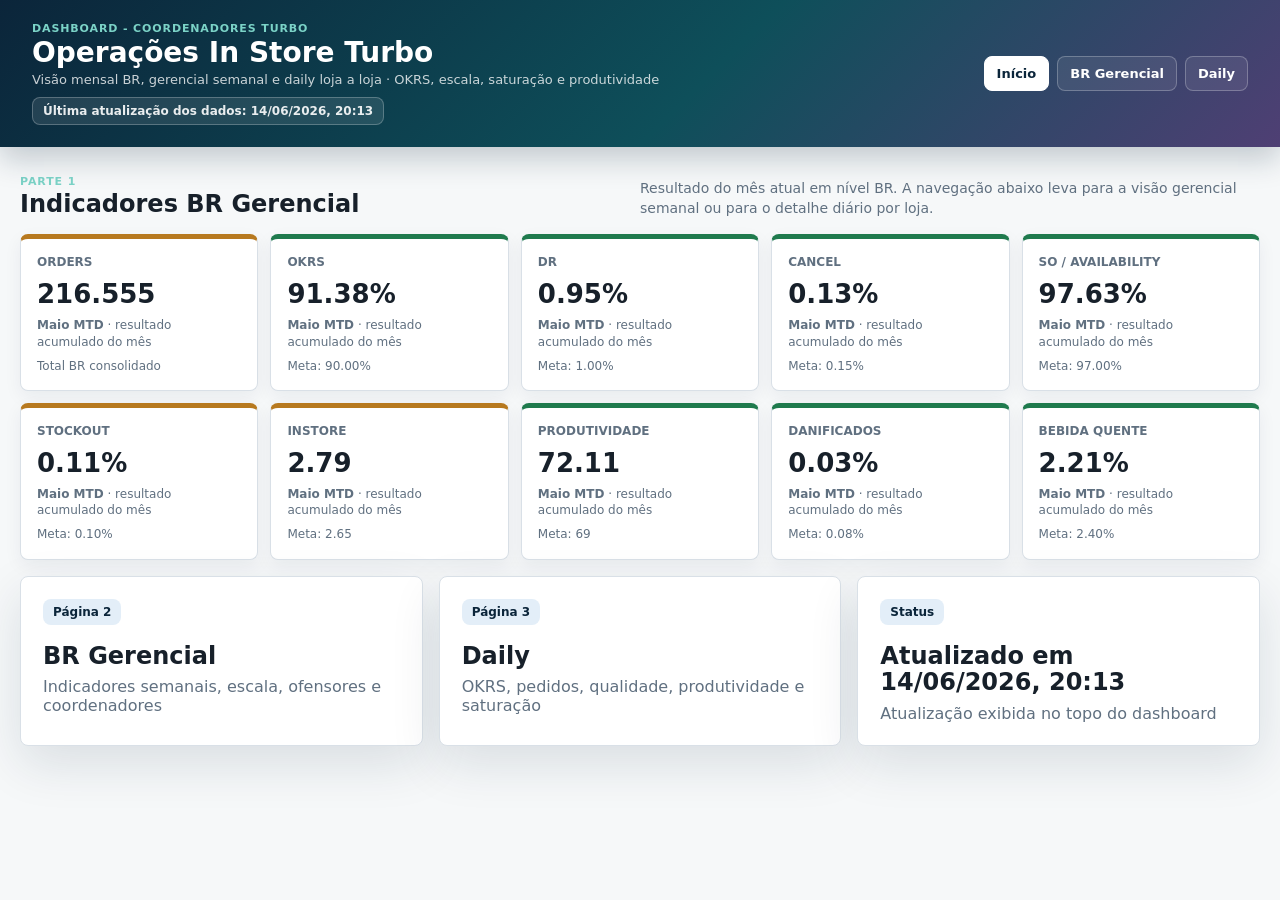
==== dashboard/index.html @ 2f366b41 "Add D-1 BR connectivity table" ====
<!doctype html>
<html lang="pt-BR">
  <head>
    <meta charset="utf-8" />
    <meta name="viewport" content="width=device-width, initial-scale=1" />
    <title>Operações In Store Turbo - 27/04/2026</title>
    <link rel="stylesheet" href="./styles.css" />
  </head>
  <body>
    <header class="topbar">
      <div>
        <p class="eyebrow">Dashboard - Coordenadores Turbo</p>
        <h1>Operações In Store Turbo</h1>
        <p class="meta">Visão mensal BR, gerencial semanal e daily loja a loja · OKRS, escala, saturação e produtividade</p>
        <p class="update-stamp" id="data-updated-at">Última atualização dos dados: carregando...</p>
      </div>
      <nav class="tabs" aria-label="Seções do dashboard">
        <a href="#home">Início</a>
        <a href="#br">BR Gerencial</a>
        <a href="#daily">Daily</a>
      </nav>
    </header>

    <main>
      <section id="home" class="section home-section">
        <div class="section-title">
          <div>
            <p class="eyebrow">Parte 1</p>
            <h2>Indicadores BR Gerencial</h2>
          </div>
          <p class="section-note">Resultado do mês atual em nível BR. A navegação abaixo leva para a visão gerencial semanal ou para o detalhe diário por loja.</p>
        </div>
        <div class="kpi-grid dense" id="month-kpis"></div>
        <div class="home-grid">
          <a class="home-card" href="#br">
            <span>Página 2</span>
            <strong>BR Gerencial</strong>
            <em>Indicadores semanais, escala, ofensores e coordenadores</em>
          </a>
          <a class="home-card" href="#daily">
            <span>Página 3</span>
            <strong>Daily</strong>
            <em>OKRS, pedidos, qualidade, produtividade e saturação</em>
          </a>
          <div class="home-card home-card-static">
            <span>Status</span>
            <strong id="home-update-card">Dados carregados</strong>
            <em>Atualização exibida no topo do dashboard</em>
          </div>
        </div>
      </section>

      <section id="br" class="section">
        <div class="section-title">
          <div>
            <p class="eyebrow">Parte 1</p>
            <h2>Indicadores BR Gerencial</h2>
          </div>
          <p class="section-note">Visão mês vs última semana com foco em produtividade, qualidade, disponibilidade e ofensores.</p>
        </div>

        <div class="kpi-grid dense" id="br-kpis"></div>

        <article class="panel br-compare-panel">
          <div class="panel-head">
            <h3>Mês x Última Semana</h3>
            <span class="pill">BR</span>
          </div>
          <p class="chart-note">Comparação entre Abril MTD e última semana fechada, com delta absoluto e direção operacional.</p>
          <div class="table-wrap compare-table-wrap">
            <table id="br-compare-table" class="compare-table"></table>
          </div>
        </article>

        <article class="panel weekly-instore-panel">
          <div class="panel-head">
            <h3>InStore - últimas 4 semanas</h3>
            <span class="pill">Assign + Picking + Packing</span>
          </div>
          <p class="chart-note">Barras empilhadas mostram a composição do InStore. As linhas mostram produtividade e lojas dentro da meta de InStore ≤ 2.57.</p>
          <div class="chart-shell weekly-instore-shell">
            <canvas id="weekly-instore-chart" height="560"></canvas>
          </div>
          <div class="table-wrap">
            <table id="weekly-instore-table" class="compact-table"></table>
          </div>
        </article>

        <article class="panel insight-panel">
          <div class="panel-head">
            <h3>Principais insights</h3>
            <span class="pill danger">Atenção</span>
          </div>
          <ul id="br-insights" class="insight-list"></ul>
        </article>

        <article class="panel">
          <div class="panel-head">
            <h3>Prioridades de lojas ofensoras</h3>
            <span class="pill">Mês + semana + escala</span>
          </div>
          <div class="table-wrap">
            <table id="offenders-table"></table>
          </div>
        </article>
      </section>

      <section id="daily" class="section">
        <div class="section-title">
          <div>
            <p class="eyebrow">Daily</p>
            <h2>Daily</h2>
          </div>
          <p class="section-note">Painel por loja com resultado do dia anterior, detalhes operacionais e leitura de saturação quando disponível.</p>
        </div>

        <article class="panel">
          <div class="panel-head">
            <h3>Resultado D-1 BR</h3>
            <span class="pill" id="daily-br-date-pill">D-1</span>
          </div>
          <div class="kpi-grid dense" id="daily-br-kpis"></div>
          <div class="table-wrap">
            <table id="daily-br-connectivity-table" class="compact-table"></table>
          </div>
        </article>

        <article class="panel">
          <div class="panel-head">
            <h3>Resumo D-1 por loja</h3>
            <span class="pill" id="daily-date-pill">D-1</span>
          </div>
          <div class="daily-controls">
            <label for="daily-store-select">Loja</label>
            <select id="daily-store-select"></select>
          </div>
          <div class="kpi-grid dense" id="daily-kpis"></div>
          <div id="daily-store-detail" class="daily-detail"></div>
        </article>

        <article class="panel">
          <div class="panel-head">
            <h3>Tempos por picker</h3>
            <span class="pill danger">Ofensores da loja</span>
          </div>
          <div class="table-wrap">
            <table id="daily-picker-table" class="compact-table"></table>
          </div>
        </article>

        <article class="panel">
          <div class="panel-head">
            <h3>Saturação da semana</h3>
            <span class="pill">Loja selecionada</span>
          </div>
          <div class="table-wrap">
            <table id="daily-saturation-table" class="compact-table"></table>
          </div>
        </article>

        <article class="panel">
          <div class="panel-head">
            <h3>Escala da loja por dia e hora</h3>
            <span class="pill">Última semana</span>
          </div>
          <div class="matrix-legend">
            <span><i class="heat bad"></i> Delta negativo</span>
            <span><i class="heat ok"></i> Cobertura neutra</span>
            <span><i class="heat good"></i> Sobra de cobertura</span>
          </div>
          <div class="table-wrap matrix-wrap">
            <table id="daily-store-scale-table" class="matrix-table store-matrix"></table>
          </div>
        </article>

        <article class="panel">
          <div class="panel-head">
            <h3>Ranking de atenção D-1</h3>
            <span class="pill danger">Todas as lojas</span>
          </div>
          <div class="table-wrap">
            <table id="daily-table" class="compact-table"></table>
          </div>
        </article>
      </section>

      <section id="escala" class="section">
        <div class="section-title">
          <div>
            <p class="eyebrow">Parte 1.2</p>
            <h2>Pickers, forecast e escala</h2>
          </div>
          <p class="section-note">A visão usa a fórmula customizada de pickers necessários, considerando tempo em loja, orders por hora e apoio de recebimento.</p>
        </div>

        <article class="panel gap-panel">
            <div class="panel-head">
              <h3>Gap gerencial por loja</h3>
              <span class="pill warning">Todas as lojas</span>
            </div>
            <div class="chart-shell extra-tall">
              <canvas id="pickerGapChart" height="720"></canvas>
            </div>
            <div class="table-wrap">
              <table id="picker-gap-table" class="compact-table"></table>
            </div>
        </article>

        <article class="panel">
          <div class="panel-head">
            <h3>Sugestão de ajuste de HC</h3>
            <span class="pill warning">HC Preview + Delta BR</span>
          </div>
          <p class="chart-note">Need HC considera escala operacional por dia: madrugada, AM, PM e intermediários para picos, jornada 7h20, 6x1, sábado com time completo, dias úteis com 20% de folga e domingo com 30% do time em folga. Helppi entra só como cobertura pontual de pico, limitado a 3 por dia e 6 por semana por loja.</p>
          <div class="kpi-grid dense hc-summary" id="hc-adjust-summary"></div>
          <div class="table-wrap">
            <table id="hc-adjust-table" class="compact-table"></table>
          </div>
          <div class="table-wrap slim">
            <table id="hc-transfer-table" class="compact-table"></table>
          </div>
        </article>

        <article class="panel">
          <div class="panel-head">
            <h3>Sugestão de escala - lojas ofensoras</h3>
            <span class="pill danger">Top 5 InStore</span>
          </div>
          <p class="chart-note">Sugestão por dia e turno para as 5 lojas mais ofensoras em InStore. Jornada usada: 7h20. Domingo considera 30% do time em folga.</p>
          <div class="table-wrap">
            <table id="offender-schedule-table" class="compact-table"></table>
          </div>
        </article>

        <article class="panel">
          <div class="panel-head">
            <h3>Modelo BR por dia e hora</h3>
            <span class="pill">Última semana</span>
          </div>
          <div class="matrix-legend">
            <span><i class="heat bad"></i> Delta negativo</span>
            <span><i class="heat ok"></i> Cobertura neutra</span>
            <span><i class="heat good"></i> Sobra de cobertura</span>
          </div>
          <div class="table-wrap matrix-wrap">
            <table id="hourly-matrix" class="matrix-table"></table>
          </div>
        </article>

        <article class="panel">
          <div class="panel-head">
            <h3>Pickers conectados por dia</h3>
            <span class="pill">Dia todo</span>
          </div>
          <p class="chart-note">Leitura BR consolidada da última semana. Como a base vem por loja e hora, o total representa a soma de pickers conectados em todas as horas do dia.</p>
          <div class="table-wrap">
            <table id="connected-by-day-table" class="compact-table"></table>
          </div>
        </article>

        <article class="panel">
          <div class="panel-head">
            <h3>Escala por loja ofensora em InStore</h3>
            <span class="pill danger">Fora do InStore</span>
          </div>
          <div class="table-wrap">
            <table id="scale-priority-table" class="matrix-table store-matrix"></table>
          </div>
        </article>
      </section>

      <section id="coords" class="section">
        <div class="section-title">
          <div>
            <p class="eyebrow">Parte 2</p>
            <h2>Visão por coordenadores</h2>
          </div>
          <p class="section-note">Indicadores mês e última semana, leitura semana x semana, escala/headcount e sugestões práticas.</p>
        </div>

        <div id="coord-grid" class="coord-grid"></div>
      </section>
    </main>

    <script src="./scale_data.js"></script>
    <script src="./okrs_data.js"></script>
    <script src="./hc_gap_data.js"></script>
    <script src="./daily_data.js"></script>
    <script src="./weekly_instore_data.js"></script>
    <script src="./app.js"></script>
  </body>
</html>
---- dashboard/styles.css ----
:root {
  --ink: #17202a;
  --muted: #607080;
  --line: #d9e0e7;
  --paper: #f6f8f9;
  --panel: #ffffff;
  --navy: #0b253a;
  --teal: #006d77;
  --green: #1f7a4d;
  --green-soft: #dcefe5;
  --amber: #b7791f;
  --amber-soft: #fff1c7;
  --red: #b42318;
  --red-soft: #fce1dc;
  --blue-soft: #e3eef8;
  --violet: #6b4fa3;
  --shadow: 0 18px 50px rgba(18, 38, 63, 0.12);
  font-family: Inter, ui-sans-serif, system-ui, -apple-system, BlinkMacSystemFont, "Segoe UI", sans-serif;
}

* {
  box-sizing: border-box;
}

html {
  scroll-behavior: smooth;
}

body {
  margin: 0;
  color: var(--ink);
  background: var(--paper);
}

.topbar {
  position: sticky;
  top: 0;
  z-index: 10;
  display: flex;
  justify-content: space-between;
  gap: 28px;
  align-items: center;
  padding: 22px 32px;
  color: #fff;
  background: linear-gradient(135deg, #0b253a 0%, #0e4f5a 55%, #4f3f74 100%);
  box-shadow: 0 12px 28px rgba(11, 37, 58, 0.22);
}

.topbar h1 {
  margin: 3px 0 5px;
  font-size: 28px;
  line-height: 1.05;
  letter-spacing: 0;
}

.eyebrow {
  margin: 0;
  color: #7bd3c7;
  font-size: 11px;
  font-weight: 800;
  letter-spacing: 0.08em;
  text-transform: uppercase;
}

.meta {
  margin: 0;
  color: rgba(255, 255, 255, 0.78);
  font-size: 13px;
}

.update-stamp {
  display: inline-flex;
  margin: 10px 0 0;
  padding: 6px 10px;
  border: 1px solid rgba(255, 255, 255, 0.24);
  border-radius: 8px;
  color: rgba(255, 255, 255, 0.9);
  background: rgba(255, 255, 255, 0.1);
  font-size: 12px;
  font-weight: 800;
}

.tabs {
  display: flex;
  gap: 8px;
  flex-wrap: wrap;
  justify-content: flex-end;
}

.tabs a {
  color: #fff;
  text-decoration: none;
  border: 1px solid rgba(255, 255, 255, 0.25);
  padding: 9px 12px;
  border-radius: 8px;
  font-weight: 700;
  font-size: 13px;
  background: rgba(255, 255, 255, 0.08);
}

.tabs a.active {
  color: var(--navy);
  background: #fff;
  border-color: #fff;
}

main {
  width: min(1440px, calc(100% - 40px));
  margin: 28px auto 64px;
}

.section {
  margin-bottom: 36px;
}

body[data-page="home"] main > .section:not(#home),
body[data-page="gerencial"] #home,
body[data-page="gerencial"] #daily,
body[data-page="daily"] #home,
body[data-page="daily"] #br,
body[data-page="daily"] #escala,
body[data-page="daily"] #coords {
  display: none;
}

.home-grid {
  display: grid;
  grid-template-columns: repeat(3, minmax(0, 1fr));
  gap: 16px;
}

.home-card {
  display: block;
  min-height: 145px;
  padding: 22px;
  color: var(--ink);
  text-decoration: none;
  border: 1px solid var(--line);
  border-radius: 8px;
  background: var(--panel);
  box-shadow: var(--shadow);
}

.home-card span {
  display: inline-flex;
  margin-bottom: 18px;
  padding: 6px 10px;
  border-radius: 8px;
  color: var(--navy);
  background: var(--blue-soft);
  font-size: 12px;
  font-weight: 900;
}

.home-card strong {
  display: block;
  font-size: 24px;
  line-height: 1.12;
}

.home-card em {
  display: block;
  margin-top: 8px;
  color: var(--muted);
  font-style: normal;
}

.home-card-static {
  cursor: default;
}

.section-title {
  display: flex;
  align-items: end;
  justify-content: space-between;
  gap: 20px;
  margin-bottom: 16px;
}

.section-title h2 {
  margin: 2px 0 0;
  font-size: 24px;
  letter-spacing: 0;
}

.section-note {
  max-width: 620px;
  margin: 0;
  color: var(--muted);
  font-size: 14px;
  line-height: 1.45;
}

.store-link {
  color: var(--navy);
  text-decoration: underline;
  text-decoration-thickness: 2px;
  text-underline-offset: 3px;
}

.daily-controls {
  display: flex;
  align-items: center;
  gap: 10px;
  margin: 0 0 16px;
}

.daily-controls label {
  color: var(--muted);
  font-size: 12px;
  font-weight: 900;
  text-transform: uppercase;
}

.daily-controls select {
  min-width: 280px;
  padding: 10px 12px;
  border: 1px solid var(--line);
  border-radius: 8px;
  color: var(--ink);
  background: #fff;
  font: inherit;
  font-weight: 800;
}

.daily-detail {
  margin-top: 16px;
}

.detail-band {
  display: grid;
  grid-template-columns: 0.7fr 1.3fr 1.3fr;
  gap: 12px;
}

.detail-band div {
  padding: 14px;
  border: 1px solid var(--line);
  border-radius: 8px;
  background: #f7fafb;
}

.detail-band span {
  display: block;
  margin-bottom: 6px;
  color: var(--muted);
  font-size: 11px;
  font-weight: 900;
  text-transform: uppercase;
}

.detail-band strong {
  display: block;
  line-height: 1.35;
}

.detail-band small,
.ops-grid small {
  display: block;
  margin-top: 4px;
  color: var(--muted);
  font-size: 12px;
  font-weight: 700;
  line-height: 1.3;
}

.ops-grid {
  display: grid;
  grid-template-columns: repeat(7, minmax(0, 1fr));
  gap: 10px;
  margin-top: 12px;
}

.ops-grid div {
  padding: 12px;
  border: 1px solid var(--line);
  border-radius: 8px;
  background: #fff;
}

.ops-grid span {
  display: block;
  margin-bottom: 6px;
  color: var(--muted);
  font-size: 11px;
  font-weight: 900;
  text-transform: uppercase;
}

.ops-grid strong {
  display: block;
  color: var(--ink);
  font-size: 18px;
  line-height: 1.25;
}

.kpi-grid {
  display: grid;
  grid-template-columns: repeat(6, minmax(0, 1fr));
  gap: 12px;
  margin-bottom: 16px;
}

.kpi-grid.dense {
  grid-template-columns: repeat(5, minmax(0, 1fr));
}

.kpi {
  min-height: 124px;
  padding: 16px;
  border-radius: 8px;
  background: var(--panel);
  border: 1px solid var(--line);
  box-shadow: 0 6px 18px rgba(18, 38, 63, 0.06);
}

.kpi.green {
  border-top: 5px solid var(--green);
}

.kpi.amber {
  border-top: 5px solid var(--amber);
}

.kpi.red {
  border-top: 5px solid var(--red);
}

.kpi .label {
  margin: 0 0 10px;
  color: var(--muted);
  font-size: 12px;
  font-weight: 800;
  text-transform: uppercase;
}

.kpi .value {
  margin: 0;
  font-size: 26px;
  font-weight: 900;
  letter-spacing: 0;
}

.kpi .sub {
  margin: 8px 0 0;
  color: var(--muted);
  font-size: 12px;
  line-height: 1.35;
}

.layout-2 {
  display: grid;
  grid-template-columns: minmax(0, 1.25fr) minmax(360px, 0.75fr);
  gap: 16px;
  margin-bottom: 16px;
}

.panel {
  background: var(--panel);
  border: 1px solid var(--line);
  border-radius: 8px;
  padding: 18px;
  box-shadow: var(--shadow);
}

.panel-head {
  display: flex;
  justify-content: space-between;
  align-items: center;
  gap: 12px;
  margin-bottom: 14px;
}

.panel h3 {
  margin: 0;
  font-size: 16px;
}

.pill {
  display: inline-flex;
  align-items: center;
  justify-content: center;
  min-height: 26px;
  padding: 5px 9px;
  border-radius: 999px;
  background: var(--blue-soft);
  color: var(--navy);
  font-size: 12px;
  font-weight: 800;
  white-space: nowrap;
}

.pill.warning {
  background: var(--amber-soft);
  color: var(--amber);
}

.pill.danger {
  background: var(--red-soft);
  color: var(--red);
}

.chart-shell {
  position: relative;
  width: 100%;
  min-height: 260px;
}

.chart-shell.tall {
  min-height: 340px;
}

.chart-shell.extra-tall {
  min-height: 760px;
}

.chart-shell.compare-scroll {
  max-height: 430px;
  min-height: 390px;
  overflow-y: auto;
  padding-bottom: 8px;
}

.br-compare-panel {
  margin-bottom: 16px;
}

.weekly-instore-panel {
  margin-bottom: 16px;
}

.weekly-instore-shell {
  min-height: 560px;
  margin-bottom: 12px;
}

.compare-table-wrap {
  max-height: none;
}

.compare-table {
  min-width: 760px;
}

.compare-table td:nth-child(2),
.compare-table td:nth-child(3),
.compare-table td:nth-child(4) {
  font-weight: 900;
}

canvas {
  width: 100%;
  display: block;
}

.chart-note {
  margin: -4px 0 10px;
  color: var(--muted);
  font-size: 12px;
  line-height: 1.4;
}

.insight-list {
  display: grid;
  gap: 12px;
  padding: 0;
  margin: 0;
  list-style: none;
}

.insight-list li {
  padding: 12px;
  border-radius: 8px;
  background: #f7fafb;
  border-left: 5px solid var(--teal);
  color: #26323d;
  line-height: 1.45;
}

.formula-card {
  padding: 14px;
  border: 1px solid #d6e7e5;
  border-radius: 8px;
  background: #f2fbf9;
  margin-bottom: 12px;
}

.formula-card p {
  margin: 0 0 8px;
  line-height: 1.45;
}

.formula-card p:last-child {
  margin-bottom: 0;
}

.muted {
  color: var(--muted);
}

.matrix-legend {
  display: flex;
  gap: 16px;
  flex-wrap: wrap;
  margin: -4px 0 12px;
  color: var(--muted);
  font-size: 12px;
  font-weight: 800;
}

.heat {
  display: inline-block;
  width: 14px;
  height: 14px;
  margin-right: 5px;
  border-radius: 3px;
  vertical-align: -2px;
}

.heat.bad,
.heat-bad {
  background: #f7c7c2;
  color: #8f1b13;
  font-weight: 900;
}

.heat.ok,
.heat-ok {
  background: #fff1c7;
  color: #8a5b11;
  font-weight: 900;
}

.heat.good,
.heat-good {
  background: #dcefe5;
  color: #1f6f48;
  font-weight: 900;
}

.table-wrap {
  overflow: auto;
  max-height: 620px;
}

.table-wrap.slim {
  margin-bottom: 14px;
}

table {
  width: 100%;
  border-collapse: separate;
  border-spacing: 0;
  min-width: 900px;
  font-size: 13px;
}

th,
td {
  padding: 10px 11px;
  border-bottom: 1px solid var(--line);
  text-align: left;
  vertical-align: middle;
}

th {
  position: static;
  color: #fff;
  background: var(--navy);
  font-size: 12px;
  text-transform: uppercase;
}

.matrix-wrap {
  max-height: 680px;
  border: 1px solid var(--line);
  border-radius: 8px;
}

.gap-panel {
  margin-bottom: 16px;
}

.gap-panel .chart-shell {
  max-height: 680px;
  overflow-y: auto;
  border-bottom: 1px solid var(--line);
  margin-bottom: 14px;
}

.matrix-table {
  min-width: 1680px;
  font-size: 12px;
}

.matrix-table th {
  position: sticky;
  top: 0;
  text-align: center;
  z-index: 3;
}

.matrix-table td {
  padding: 7px 8px;
  text-align: center;
  white-space: nowrap;
}

.matrix-table th:first-child {
  position: sticky;
  left: 0;
  z-index: 4;
}

.matrix-table th:nth-child(2) {
  position: sticky;
  left: 150px;
  z-index: 4;
}

.matrix-table th:nth-child(3) {
  position: sticky;
  left: 280px;
  z-index: 4;
}

.matrix-table .day-cell,
.matrix-table .metric-cell,
.matrix-table .total-cell {
  position: sticky;
  z-index: 2;
  background: #fff;
}

.matrix-table .day-cell {
  left: 0;
  width: 150px;
  min-width: 150px;
  text-align: left;
  border-right: 1px solid var(--line);
}

.day-cell span {
  display: block;
  margin-top: 3px;
  color: var(--muted);
  font-size: 11px;
}

.metric-cell {
  left: 150px;
  width: 130px;
  min-width: 130px;
  text-align: left !important;
  font-weight: 800;
}

.total-cell {
  left: 280px;
  width: 98px;
  min-width: 98px;
  font-weight: 900;
  background: #f2f5f8 !important;
}

tr:hover td {
  background: #f9fbfc;
}

.status {
  display: inline-flex;
  align-items: center;
  min-height: 24px;
  padding: 4px 8px;
  border-radius: 999px;
  font-weight: 900;
  white-space: nowrap;
}

.status.green {
  background: var(--green-soft);
  color: var(--green);
}

.status.amber {
  background: var(--amber-soft);
  color: var(--amber);
}

.status.red {
  background: var(--red-soft);
  color: var(--red);
}

.coord-grid {
  display: grid;
  grid-template-columns: repeat(2, minmax(0, 1fr));
  gap: 16px;
}

.coord-card {
  background: var(--panel);
  border: 1px solid var(--line);
  border-radius: 8px;
  box-shadow: var(--shadow);
  overflow: hidden;
}

.coord-top {
  display: flex;
  justify-content: space-between;
  gap: 16px;
  padding: 16px 18px;
  color: #fff;
  background: linear-gradient(135deg, var(--navy), var(--teal));
}

.coord-top h3 {
  margin: 0;
  font-size: 18px;
}

.coord-top p {
  margin: 4px 0 0;
  color: rgba(255, 255, 255, 0.76);
  font-size: 12px;
}

.coord-body {
  padding: 16px 18px 18px;
}

.coord-metrics {
  display: grid;
  grid-template-columns: repeat(4, 1fr);
  gap: 8px;
  margin-bottom: 14px;
}

.coord-metrics.full {
  grid-template-columns: repeat(5, minmax(0, 1fr));
}

.mini-metric {
  padding: 10px;
  border-radius: 8px;
  background: #f7fafb;
  border: 1px solid var(--line);
}

.mini-metric span {
  display: block;
  color: var(--muted);
  font-size: 11px;
  font-weight: 800;
  text-transform: uppercase;
}

.mini-metric strong {
  display: block;
  margin-top: 4px;
  font-size: 16px;
}

.mini-metric em {
  display: block;
  margin-top: 4px;
  color: var(--muted);
  font-size: 11px;
  font-style: normal;
}

.coord-body h4 {
  margin: 16px 0 8px;
  font-size: 13px;
  text-transform: uppercase;
  color: var(--navy);
}

.compact-table {
  min-width: 0;
  font-size: 12px;
}

.compact-table th {
  position: static;
}

.store-matrix {
  min-width: 1780px;
}

.store-matrix .day-cell {
  width: 170px;
  min-width: 170px;
}

.store-matrix .metric-cell {
  left: 170px;
}

.store-matrix .total-cell {
  left: 300px;
}

.store-matrix th:nth-child(2) {
  left: 170px;
}

.store-matrix th:nth-child(3) {
  left: 300px;
}

.suggestions {
  margin: 0;
  padding-left: 18px;
  color: #26323d;
  line-height: 1.45;
}

@media (max-width: 1080px) {
  .topbar,
  .section-title {
    align-items: start;
    flex-direction: column;
  }

  .tabs {
    justify-content: flex-start;
  }

  .kpi-grid {
    grid-template-columns: repeat(3, 1fr);
  }

  .kpi-grid.dense,
  .coord-metrics.full {
    grid-template-columns: repeat(3, 1fr);
  }

  .layout-2,
  .coord-grid,
  .home-grid,
  .detail-band,
  .ops-grid {
    grid-template-columns: 1fr;
  }
}

@media (max-width: 680px) {
  main {
    width: min(100% - 24px, 1440px);
  }

  .topbar {
    padding: 18px;
  }

  .kpi-grid,
  .coord-metrics {
    grid-template-columns: repeat(2, 1fr);
  }

  .kpi-grid.dense,
  .coord-metrics.full {
    grid-template-columns: repeat(2, 1fr);
  }
}
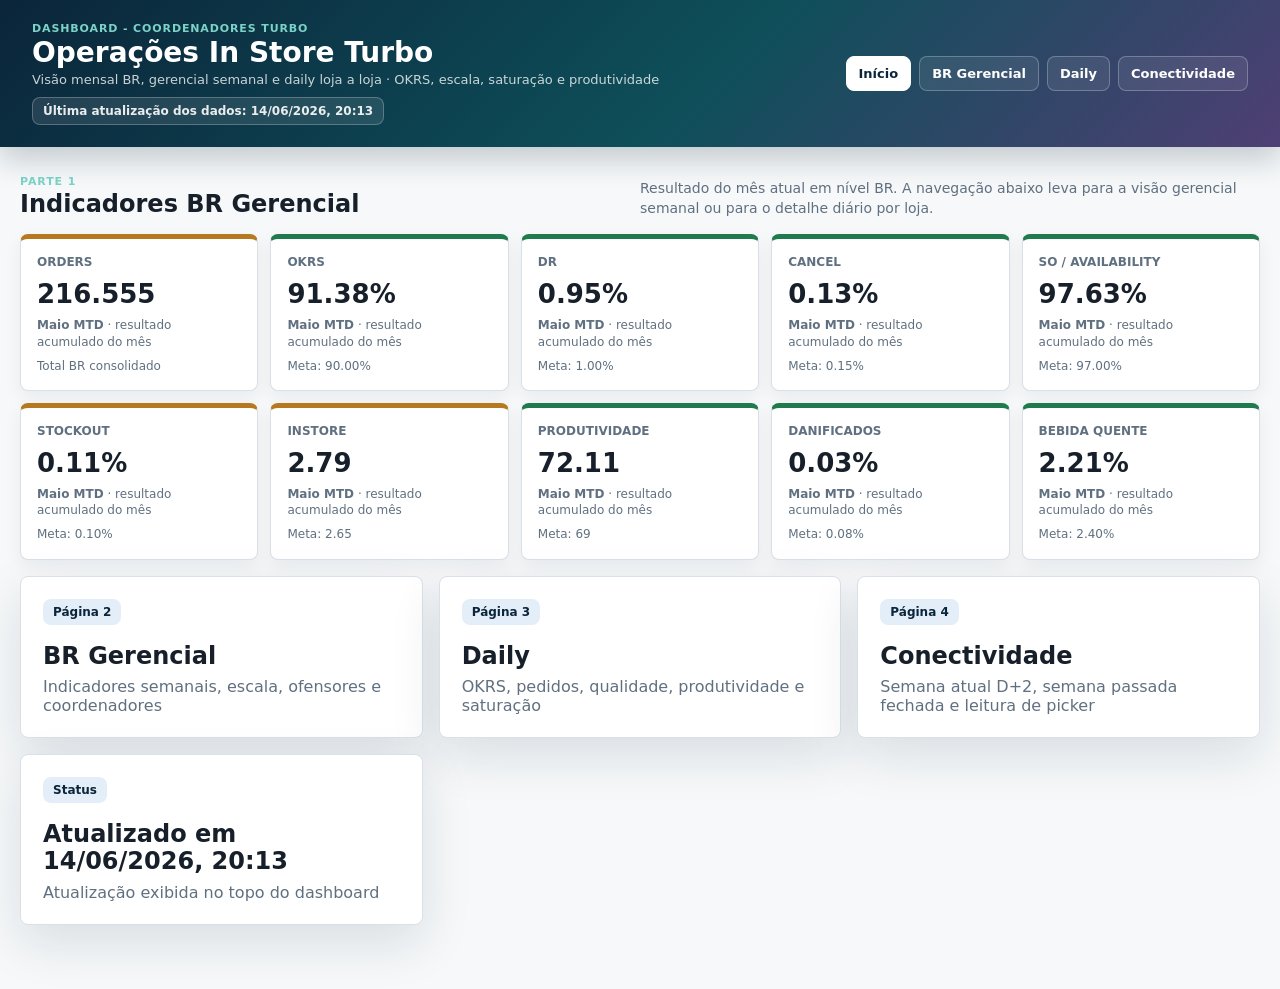
==== commit 53892f3b: "Add connectivity dashboard tab" ====
--- a/dashboard/index.html
+++ b/dashboard/index.html
@@ -18,6 +18,7 @@
         <a href="#home">Início</a>
         <a href="#br">BR Gerencial</a>
         <a href="#daily">Daily</a>
+        <a href="#connectivity">Conectividade</a>
       </nav>
     </header>
 
@@ -42,6 +43,11 @@
             <strong>Daily</strong>
             <em>OKRS, pedidos, qualidade, produtividade e saturação</em>
           </a>
+          <a class="home-card" href="#connectivity">
+            <span>Página 4</span>
+            <strong>Conectividade</strong>
+            <em>Semana atual D+2, semana passada fechada e leitura de picker</em>
+          </a>
           <div class="home-card home-card-static">
             <span>Status</span>
             <strong id="home-update-card">Dados carregados</strong>
@@ -120,9 +126,6 @@
             <span class="pill" id="daily-br-date-pill">D-1</span>
           </div>
           <div class="kpi-grid dense" id="daily-br-kpis"></div>
-          <div class="table-wrap">
-            <table id="daily-br-connectivity-table" class="compact-table"></table>
-          </div>
         </article>
 
         <article class="panel">
@@ -150,121 +153,139 @@
 
         <article class="panel">
           <div class="panel-head">
-            <h3>Saturação da semana</h3>
-            <span class="pill">Loja selecionada</span>
-          </div>
-          <div class="table-wrap">
-            <table id="daily-saturation-table" class="compact-table"></table>
-          </div>
-        </article>
-
-        <article class="panel">
-          <div class="panel-head">
-            <h3>Escala da loja por dia e hora</h3>
-            <span class="pill">Última semana</span>
-          </div>
+            <h3>Ranking de atenção D-1</h3>
+            <span class="pill danger">Todas as lojas</span>
+          </div>
+          <div class="table-wrap">
+            <table id="daily-table" class="compact-table"></table>
+          </div>
+        </article>
+      </section>
+
+      <section id="escala" class="section">
+        <div class="section-title">
+          <div>
+            <p class="eyebrow">Parte 1.2</p>
+            <h2>Pickers, forecast e escala</h2>
+          </div>
+          <p class="section-note">A visão usa a fórmula customizada de pickers necessários, considerando tempo em loja, orders por hora e apoio de recebimento.</p>
+        </div>
+
+        <article class="panel gap-panel">
+            <div class="panel-head">
+              <h3>Gap gerencial por loja</h3>
+              <span class="pill warning">Todas as lojas</span>
+            </div>
+            <div class="chart-shell extra-tall">
+              <canvas id="pickerGapChart" height="720"></canvas>
+            </div>
+            <div class="table-wrap">
+              <table id="picker-gap-table" class="compact-table"></table>
+            </div>
+        </article>
+
+        <article class="panel">
+          <div class="panel-head">
+            <h3>Sugestão de ajuste de HC</h3>
+            <span class="pill warning">HC Preview + Delta BR</span>
+          </div>
+          <p class="chart-note">Need HC considera escala operacional por dia: madrugada, AM, PM e intermediários para picos, jornada 7h20, 6x1, sábado com time completo, dias úteis com 20% de folga e domingo com 30% do time em folga. Helppi entra só como cobertura pontual de pico, limitado a 3 por dia e 6 por semana por loja.</p>
+          <div class="kpi-grid dense hc-summary" id="hc-adjust-summary"></div>
+          <div class="table-wrap">
+            <table id="hc-adjust-table" class="compact-table"></table>
+          </div>
+          <div class="table-wrap slim">
+            <table id="hc-transfer-table" class="compact-table"></table>
+          </div>
+        </article>
+
+        <article class="panel">
+          <div class="panel-head">
+            <h3>Sugestão de escala - lojas ofensoras</h3>
+            <span class="pill danger">Top 5 InStore</span>
+          </div>
+          <p class="chart-note">Sugestão por dia e turno para as 5 lojas mais ofensoras em InStore. Jornada usada: 7h20. Domingo considera 30% do time em folga.</p>
+          <div class="table-wrap">
+            <table id="offender-schedule-table" class="compact-table"></table>
+          </div>
+        </article>
+
+      </section>
+
+      <section id="connectivity" class="section">
+        <div class="section-title">
+          <div>
+            <p class="eyebrow">Parte 1.3</p>
+            <h2>Conectividade</h2>
+          </div>
+          <p class="section-note">Leitura concentrada de conectividade, picking, intervalos, reception e outras atividades. A semana atual respeita o corte D+2.</p>
+        </div>
+
+        <article class="panel">
+          <div class="panel-head">
+            <h3>Gerencial BR da semana atual</h3>
+            <span class="pill" id="connectivity-current-pill">Semana atual</span>
+          </div>
+          <p class="chart-note">Modelo BR por dia e hora com separação entre picking, rest, reception e outras atividades. O delta usa apenas `pickers in picking` contra o need.</p>
           <div class="matrix-legend">
             <span><i class="heat bad"></i> Delta negativo</span>
             <span><i class="heat ok"></i> Cobertura neutra</span>
             <span><i class="heat good"></i> Sobra de cobertura</span>
           </div>
           <div class="table-wrap matrix-wrap">
-            <table id="daily-store-scale-table" class="matrix-table store-matrix"></table>
-          </div>
-        </article>
-
-        <article class="panel">
-          <div class="panel-head">
-            <h3>Ranking de atenção D-1</h3>
-            <span class="pill danger">Todas as lojas</span>
-          </div>
-          <div class="table-wrap">
-            <table id="daily-table" class="compact-table"></table>
-          </div>
-        </article>
-      </section>
-
-      <section id="escala" class="section">
-        <div class="section-title">
-          <div>
-            <p class="eyebrow">Parte 1.2</p>
-            <h2>Pickers, forecast e escala</h2>
-          </div>
-          <p class="section-note">A visão usa a fórmula customizada de pickers necessários, considerando tempo em loja, orders por hora e apoio de recebimento.</p>
-        </div>
-
-        <article class="panel gap-panel">
-            <div class="panel-head">
-              <h3>Gap gerencial por loja</h3>
-              <span class="pill warning">Todas as lojas</span>
-            </div>
-            <div class="chart-shell extra-tall">
-              <canvas id="pickerGapChart" height="720"></canvas>
-            </div>
-            <div class="table-wrap">
-              <table id="picker-gap-table" class="compact-table"></table>
-            </div>
-        </article>
-
-        <article class="panel">
-          <div class="panel-head">
-            <h3>Sugestão de ajuste de HC</h3>
-            <span class="pill warning">HC Preview + Delta BR</span>
-          </div>
-          <p class="chart-note">Need HC considera escala operacional por dia: madrugada, AM, PM e intermediários para picos, jornada 7h20, 6x1, sábado com time completo, dias úteis com 20% de folga e domingo com 30% do time em folga. Helppi entra só como cobertura pontual de pico, limitado a 3 por dia e 6 por semana por loja.</p>
-          <div class="kpi-grid dense hc-summary" id="hc-adjust-summary"></div>
-          <div class="table-wrap">
-            <table id="hc-adjust-table" class="compact-table"></table>
-          </div>
-          <div class="table-wrap slim">
-            <table id="hc-transfer-table" class="compact-table"></table>
-          </div>
-        </article>
-
-        <article class="panel">
-          <div class="panel-head">
-            <h3>Sugestão de escala - lojas ofensoras</h3>
-            <span class="pill danger">Top 5 InStore</span>
-          </div>
-          <p class="chart-note">Sugestão por dia e turno para as 5 lojas mais ofensoras em InStore. Jornada usada: 7h20. Domingo considera 30% do time em folga.</p>
-          <div class="table-wrap">
-            <table id="offender-schedule-table" class="compact-table"></table>
-          </div>
-        </article>
-
-        <article class="panel">
-          <div class="panel-head">
-            <h3>Modelo BR por dia e hora</h3>
-            <span class="pill">Última semana</span>
-          </div>
-          <div class="matrix-legend">
-            <span><i class="heat bad"></i> Delta negativo</span>
-            <span><i class="heat ok"></i> Cobertura neutra</span>
-            <span><i class="heat good"></i> Sobra de cobertura</span>
+            <table id="connectivity-current-table" class="matrix-table"></table>
+          </div>
+        </article>
+
+        <article class="panel">
+          <div class="panel-head">
+            <h3>Semana passada completa por dia</h3>
+            <span class="pill">Fechada</span>
           </div>
           <div class="table-wrap matrix-wrap">
-            <table id="hourly-matrix" class="matrix-table"></table>
-          </div>
-        </article>
-
-        <article class="panel">
-          <div class="panel-head">
-            <h3>Pickers conectados por dia</h3>
-            <span class="pill">Dia todo</span>
-          </div>
-          <p class="chart-note">Leitura BR consolidada da última semana. Como a base vem por loja e hora, o total representa a soma de pickers conectados em todas as horas do dia.</p>
-          <div class="table-wrap">
-            <table id="connected-by-day-table" class="compact-table"></table>
-          </div>
-        </article>
-
-        <article class="panel">
-          <div class="panel-head">
-            <h3>Escala por loja ofensora em InStore</h3>
-            <span class="pill danger">Fora do InStore</span>
-          </div>
-          <div class="table-wrap">
-            <table id="scale-priority-table" class="matrix-table store-matrix"></table>
+            <table id="connectivity-previous-table" class="matrix-table"></table>
+          </div>
+        </article>
+
+        <article class="panel">
+          <div class="panel-head">
+            <h3>Pickers ofensores da semana atual</h3>
+            <span class="pill danger">Baixa aderência ao picking</span>
+          </div>
+          <p class="chart-note">Mostra pickers que apareceram em mais de 4 dias na semana e concentraram menos tempo no módulo de picking.</p>
+          <div class="table-wrap sticky-head-wrap">
+            <table id="connectivity-picker-offenders-table" class="compact-table"></table>
+          </div>
+        </article>
+
+        <article class="panel">
+          <div class="panel-head">
+            <h3>Visão por loja</h3>
+            <span class="pill">Filtro único</span>
+          </div>
+          <div class="daily-controls">
+            <label for="connectivity-store-filter">Loja</label>
+            <select id="connectivity-store-filter"></select>
+          </div>
+          <div class="connectivity-store-grid">
+            <div>
+              <div class="panel-subhead">
+                <h4>Semana atual</h4>
+                <span class="pill" id="connectivity-store-current-pill">D+2</span>
+              </div>
+              <div class="table-wrap matrix-wrap">
+                <table id="connectivity-store-current-table" class="matrix-table store-matrix"></table>
+              </div>
+            </div>
+            <div>
+              <div class="panel-subhead">
+                <h4>Semana passada</h4>
+                <span class="pill">Fechada</span>
+              </div>
+              <div class="table-wrap matrix-wrap">
+                <table id="connectivity-store-previous-table" class="matrix-table store-matrix"></table>
+              </div>
+            </div>
           </div>
         </article>
       </section>
--- a/dashboard/styles.css
+++ b/dashboard/styles.css
@@ -116,10 +116,17 @@
 body[data-page="home"] main > .section:not(#home),
 body[data-page="gerencial"] #home,
 body[data-page="gerencial"] #daily,
+body[data-page="gerencial"] #connectivity,
 body[data-page="daily"] #home,
 body[data-page="daily"] #br,
 body[data-page="daily"] #escala,
-body[data-page="daily"] #coords {
+body[data-page="daily"] #coords,
+body[data-page="daily"] #connectivity,
+body[data-page="connectivity"] #home,
+body[data-page="connectivity"] #br,
+body[data-page="connectivity"] #daily,
+body[data-page="connectivity"] #escala,
+body[data-page="connectivity"] #coords {
   display: none;
 }
 
@@ -777,6 +784,20 @@
   color: var(--navy);
 }
 
+.panel-subhead {
+  display: flex;
+  align-items: center;
+  justify-content: space-between;
+  gap: 12px;
+  margin: 0 0 10px;
+}
+
+.panel-subhead h4 {
+  margin: 0;
+  color: var(--navy);
+  font-size: 14px;
+}
+
 .compact-table {
   min-width: 0;
   font-size: 12px;
@@ -784,6 +805,12 @@
 
 .compact-table th {
   position: static;
+}
+
+.sticky-head-wrap .compact-table th {
+  position: sticky;
+  top: 0;
+  z-index: 2;
 }
 
 .store-matrix {
@@ -816,6 +843,12 @@
   padding-left: 18px;
   color: #26323d;
   line-height: 1.45;
+}
+
+.connectivity-store-grid {
+  display: grid;
+  grid-template-columns: 1fr;
+  gap: 18px;
 }
 
 @media (max-width: 1080px) {
@@ -841,6 +874,7 @@
   .layout-2,
   .coord-grid,
   .home-grid,
+  .connectivity-store-grid,
   .detail-band,
   .ops-grid {
     grid-template-columns: 1fr;
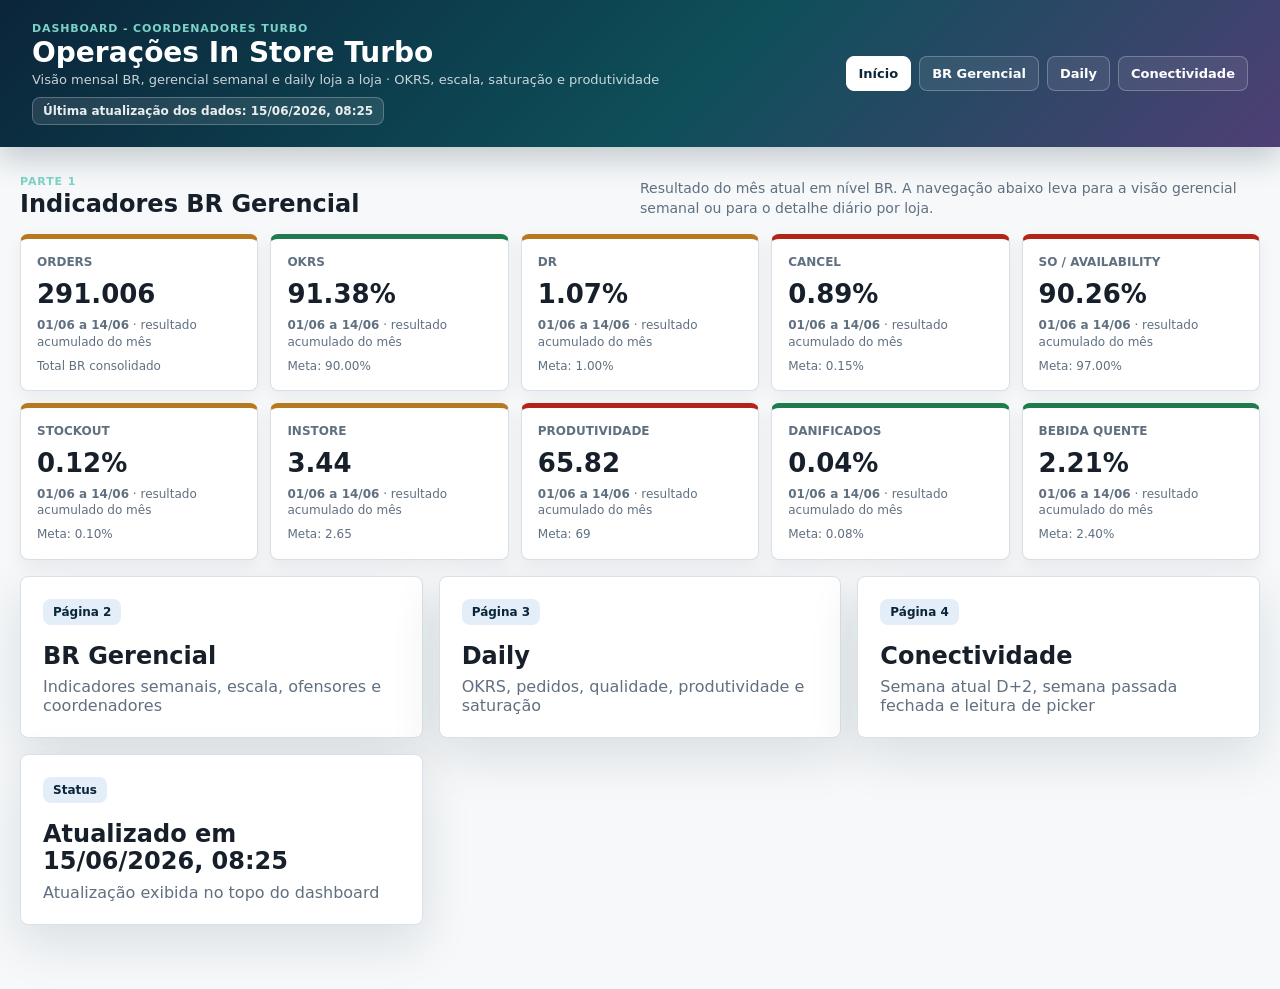
==== commit 32fff378: "Corrige fontes de OKR e compliance" ====
--- a/dashboard/index.html
+++ b/dashboard/index.html
@@ -92,6 +92,16 @@
           </div>
         </article>
 
+        <article class="panel">
+          <div class="panel-head">
+            <h3>Compliance BR</h3>
+            <span class="pill" id="br-picking-compliance-pill">Última semana fechada</span>
+          </div>
+          <div class="table-wrap sticky-head-wrap">
+            <table id="br-picking-compliance-table" class="compact-table"></table>
+          </div>
+        </article>
+
         <article class="panel insight-panel">
           <div class="panel-head">
             <h3>Principais insights</h3>
@@ -143,11 +153,21 @@
 
         <article class="panel">
           <div class="panel-head">
-            <h3>Tempos por picker</h3>
+            <h3>Tempos e orders por picker</h3>
             <span class="pill danger">Ofensores da loja</span>
           </div>
           <div class="table-wrap">
             <table id="daily-picker-table" class="compact-table"></table>
+          </div>
+        </article>
+
+        <article class="panel">
+          <div class="panel-head">
+            <h3>Compliance D-1</h3>
+            <span class="pill" id="daily-picking-compliance-pill">D-1</span>
+          </div>
+          <div class="table-wrap sticky-head-wrap">
+            <table id="daily-picking-compliance-table" class="compact-table"></table>
           </div>
         </article>
 
@@ -300,6 +320,16 @@
         </div>
 
         <div id="coord-grid" class="coord-grid"></div>
+
+        <article class="panel">
+          <div class="panel-head">
+            <h3>Compliance por coordenador</h3>
+            <span class="pill" id="coord-picking-compliance-pill">Última semana fechada</span>
+          </div>
+          <div class="table-wrap sticky-head-wrap">
+            <table id="coord-picking-compliance-table" class="compact-table"></table>
+          </div>
+        </article>
       </section>
     </main>
 
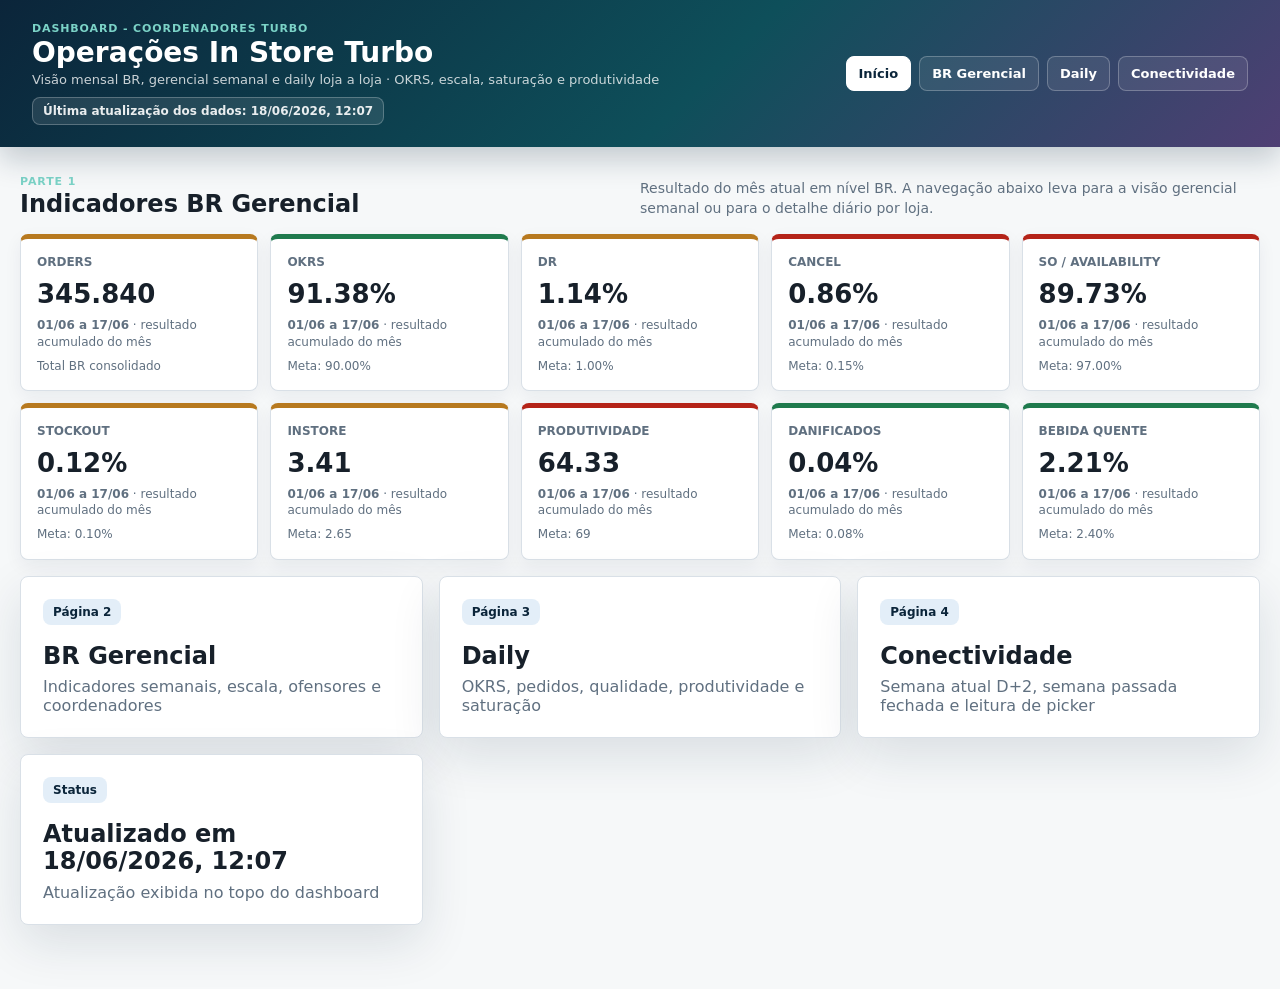
==== commit 70c269b1: "Atualiza daily e compliance de servico" ====
--- a/dashboard/index.html
+++ b/dashboard/index.html
@@ -140,6 +140,34 @@
 
         <article class="panel">
           <div class="panel-head">
+            <h3>InStore e Handoff compliance BR</h3>
+            <span class="pill" id="daily-service-compliance-pill">D-1</span>
+          </div>
+          <div class="kpi-grid dense" id="daily-service-compliance-kpis"></div>
+        </article>
+
+        <article class="panel">
+          <div class="panel-head">
+            <h3>Gerencial BR por hora</h3>
+            <span class="pill">Orders · InStore · Handoff</span>
+          </div>
+          <div class="table-wrap sticky-head-wrap">
+            <table id="daily-br-hourly-table" class="compact-table"></table>
+          </div>
+        </article>
+
+        <article class="panel">
+          <div class="panel-head">
+            <h3>InStore compliance por loja</h3>
+            <span class="pill">Todas as lojas</span>
+          </div>
+          <div class="table-wrap sticky-head-wrap">
+            <table id="daily-store-compliance-table" class="compact-table"></table>
+          </div>
+        </article>
+
+        <article class="panel">
+          <div class="panel-head">
             <h3>Resumo D-1 por loja</h3>
             <span class="pill" id="daily-date-pill">D-1</span>
           </div>
@@ -149,6 +177,16 @@
           </div>
           <div class="kpi-grid dense" id="daily-kpis"></div>
           <div id="daily-store-detail" class="daily-detail"></div>
+        </article>
+
+        <article class="panel">
+          <div class="panel-head">
+            <h3>Loja por hora</h3>
+            <span class="pill" id="daily-store-hourly-pill">Orders · InStore · Handoff</span>
+          </div>
+          <div class="table-wrap sticky-head-wrap">
+            <table id="daily-store-hourly-table" class="compact-table"></table>
+          </div>
         </article>
 
         <article class="panel">
--- a/dashboard/styles.css
+++ b/dashboard/styles.css
@@ -363,6 +363,7 @@
 }
 
 .panel {
+  min-width: 0;
   background: var(--panel);
   border: 1px solid var(--line);
   border-radius: 8px;
@@ -579,6 +580,9 @@
 }
 
 .matrix-wrap {
+  width: 100%;
+  max-width: 100%;
+  overflow: auto;
   max-height: 680px;
   border: 1px solid var(--line);
   border-radius: 8px;
@@ -596,8 +600,26 @@
 }
 
 .matrix-table {
-  min-width: 1680px;
-  font-size: 12px;
+  width: 100%;
+  min-width: 1320px;
+  table-layout: fixed;
+  font-size: 12px;
+}
+
+.matrix-table .day-col {
+  width: 140px;
+}
+
+.matrix-table .metric-col {
+  width: 120px;
+}
+
+.matrix-table .total-col {
+  width: 84px;
+}
+
+.matrix-table .hour-col {
+  width: 40px;
 }
 
 .matrix-table th {
@@ -608,7 +630,7 @@
 }
 
 .matrix-table td {
-  padding: 7px 8px;
+  padding: 7px 6px;
   text-align: center;
   white-space: nowrap;
 }
@@ -621,13 +643,13 @@
 
 .matrix-table th:nth-child(2) {
   position: sticky;
-  left: 150px;
+  left: 140px;
   z-index: 4;
 }
 
 .matrix-table th:nth-child(3) {
   position: sticky;
-  left: 280px;
+  left: 260px;
   z-index: 4;
 }
 
@@ -641,8 +663,8 @@
 
 .matrix-table .day-cell {
   left: 0;
-  width: 150px;
-  min-width: 150px;
+  width: 140px;
+  min-width: 140px;
   text-align: left;
   border-right: 1px solid var(--line);
 }
@@ -655,17 +677,17 @@
 }
 
 .metric-cell {
-  left: 150px;
-  width: 130px;
-  min-width: 130px;
+  left: 140px;
+  width: 120px;
+  min-width: 120px;
   text-align: left !important;
   font-weight: 800;
 }
 
 .total-cell {
-  left: 280px;
-  width: 98px;
-  min-width: 98px;
+  left: 260px;
+  width: 84px;
+  min-width: 84px;
   font-weight: 900;
   background: #f2f5f8 !important;
 }
@@ -814,28 +836,32 @@
 }
 
 .store-matrix {
-  min-width: 1780px;
+  min-width: 1340px;
+}
+
+.store-matrix .day-col {
+  width: 160px;
 }
 
 .store-matrix .day-cell {
-  width: 170px;
-  min-width: 170px;
+  width: 160px;
+  min-width: 160px;
 }
 
 .store-matrix .metric-cell {
-  left: 170px;
+  left: 160px;
 }
 
 .store-matrix .total-cell {
-  left: 300px;
+  left: 280px;
 }
 
 .store-matrix th:nth-child(2) {
-  left: 170px;
+  left: 160px;
 }
 
 .store-matrix th:nth-child(3) {
-  left: 300px;
+  left: 280px;
 }
 
 .suggestions {
@@ -849,6 +875,37 @@
   display: grid;
   grid-template-columns: 1fr;
   gap: 18px;
+  min-width: 0;
+}
+
+.connectivity-store-grid > div {
+  min-width: 0;
+}
+
+.connectivity-store-grid .matrix-wrap {
+  width: 100%;
+  max-width: 100%;
+}
+
+#connectivity {
+  min-width: 0;
+}
+
+#connectivity .panel {
+  overflow: hidden;
+}
+
+#connectivity .matrix-wrap {
+  display: block;
+  max-width: 100%;
+  overflow-x: auto;
+  overflow-y: auto;
+}
+
+#connectivity .matrix-table th:not(:nth-child(-n + 3)),
+#connectivity .matrix-table td:not(.day-cell):not(.metric-cell):not(.total-cell) {
+  width: 40px;
+  min-width: 40px;
 }
 
 @media (max-width: 1080px) {
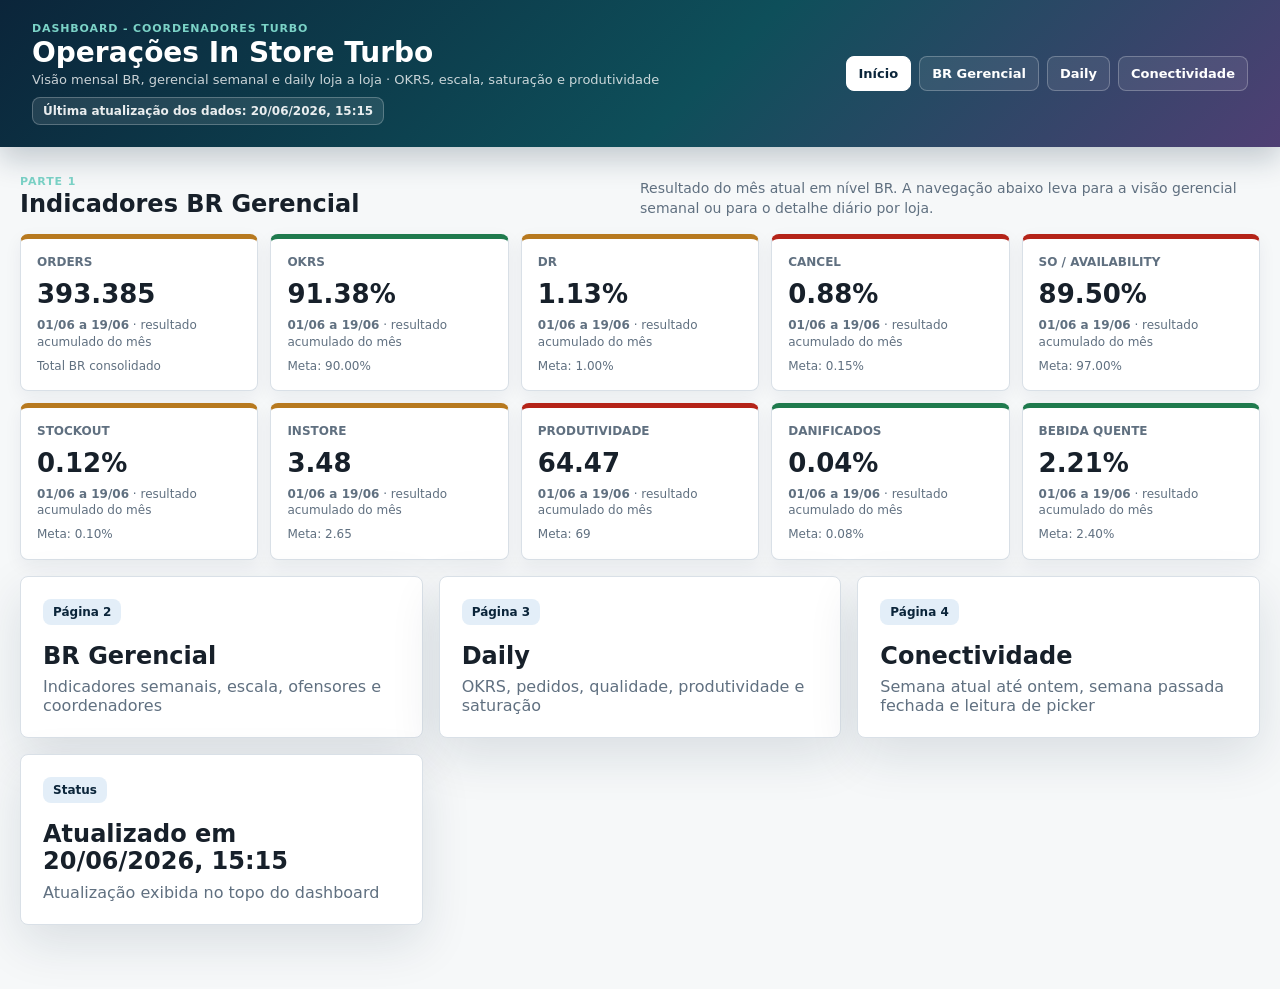
==== commit 35fa6aea: "Atualiza dashboard ate ontem" ====
--- a/dashboard/index.html
+++ b/dashboard/index.html
@@ -46,7 +46,7 @@
           <a class="home-card" href="#connectivity">
             <span>Página 4</span>
             <strong>Conectividade</strong>
-            <em>Semana atual D+2, semana passada fechada e leitura de picker</em>
+            <em>Semana atual até ontem, semana passada fechada e leitura de picker</em>
           </a>
           <div class="home-card home-card-static">
             <span>Status</span>
@@ -276,7 +276,7 @@
             <p class="eyebrow">Parte 1.3</p>
             <h2>Conectividade</h2>
           </div>
-          <p class="section-note">Leitura concentrada de conectividade, picking, intervalos, reception e outras atividades. A semana atual respeita o corte D+2.</p>
+          <p class="section-note">Leitura concentrada de conectividade, picking, intervalos, reception e outras atividades. A semana atual respeita o corte de ontem.</p>
         </div>
 
         <article class="panel">
@@ -329,7 +329,7 @@
             <div>
               <div class="panel-subhead">
                 <h4>Semana atual</h4>
-                <span class="pill" id="connectivity-store-current-pill">D+2</span>
+                <span class="pill" id="connectivity-store-current-pill">Até ontem</span>
               </div>
               <div class="table-wrap matrix-wrap">
                 <table id="connectivity-store-current-table" class="matrix-table store-matrix"></table>
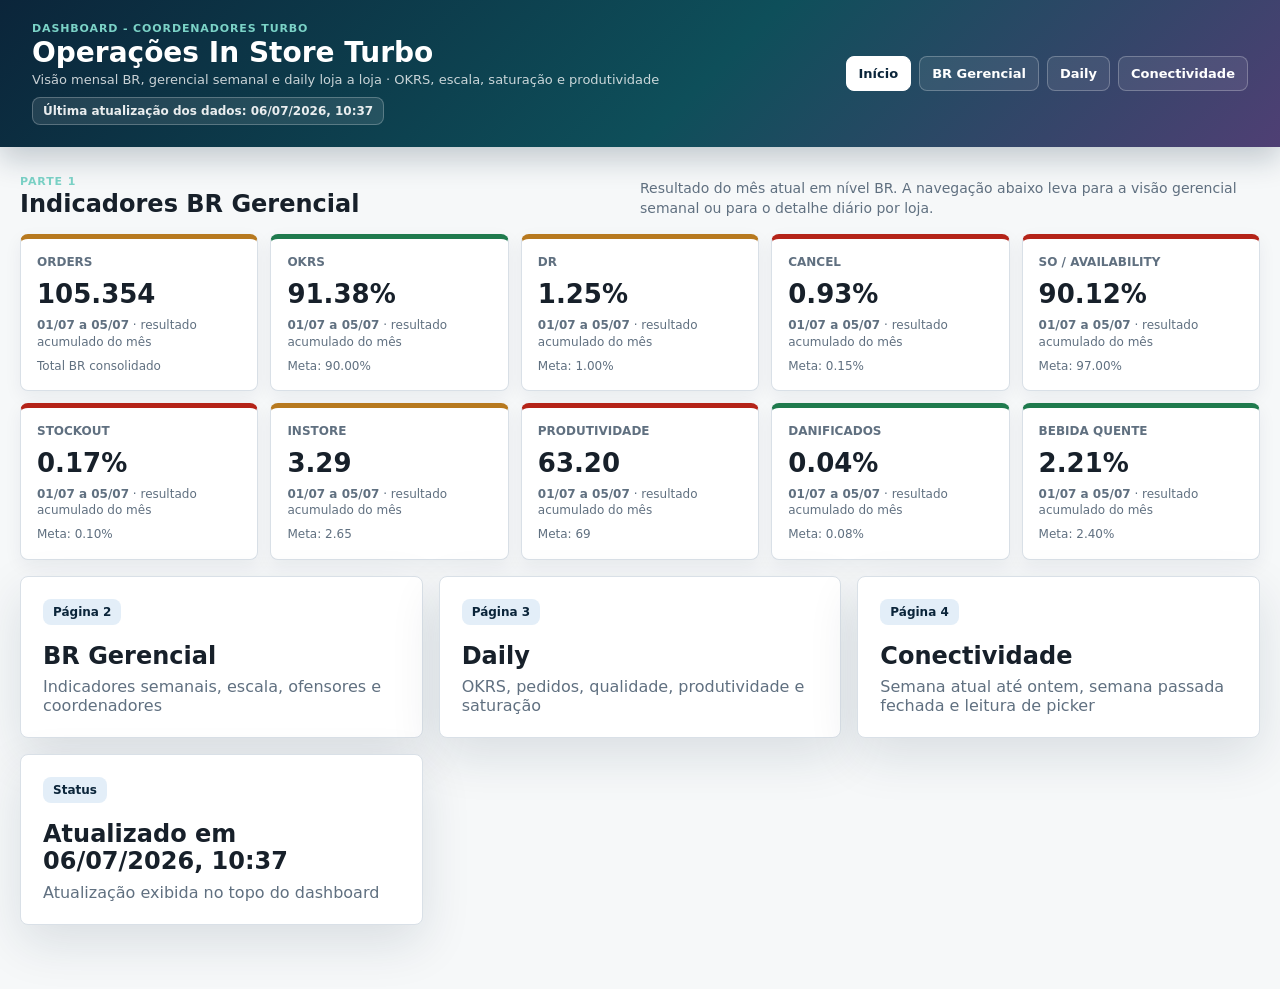
==== commit c9f7b74b: "Forca refresh dos dados da dashboard" ====
--- a/dashboard/index.html
+++ b/dashboard/index.html
@@ -371,11 +371,11 @@
       </section>
     </main>
 
-    <script src="./scale_data.js"></script>
-    <script src="./okrs_data.js"></script>
-    <script src="./hc_gap_data.js"></script>
-    <script src="./daily_data.js"></script>
-    <script src="./weekly_instore_data.js"></script>
-    <script src="./app.js"></script>
+    <script src="./scale_data.js?v=20260706"></script>
+    <script src="./okrs_data.js?v=20260706"></script>
+    <script src="./hc_gap_data.js?v=20260706"></script>
+    <script src="./daily_data.js?v=20260706"></script>
+    <script src="./weekly_instore_data.js?v=20260706"></script>
+    <script src="./app.js?v=20260706"></script>
   </body>
 </html>
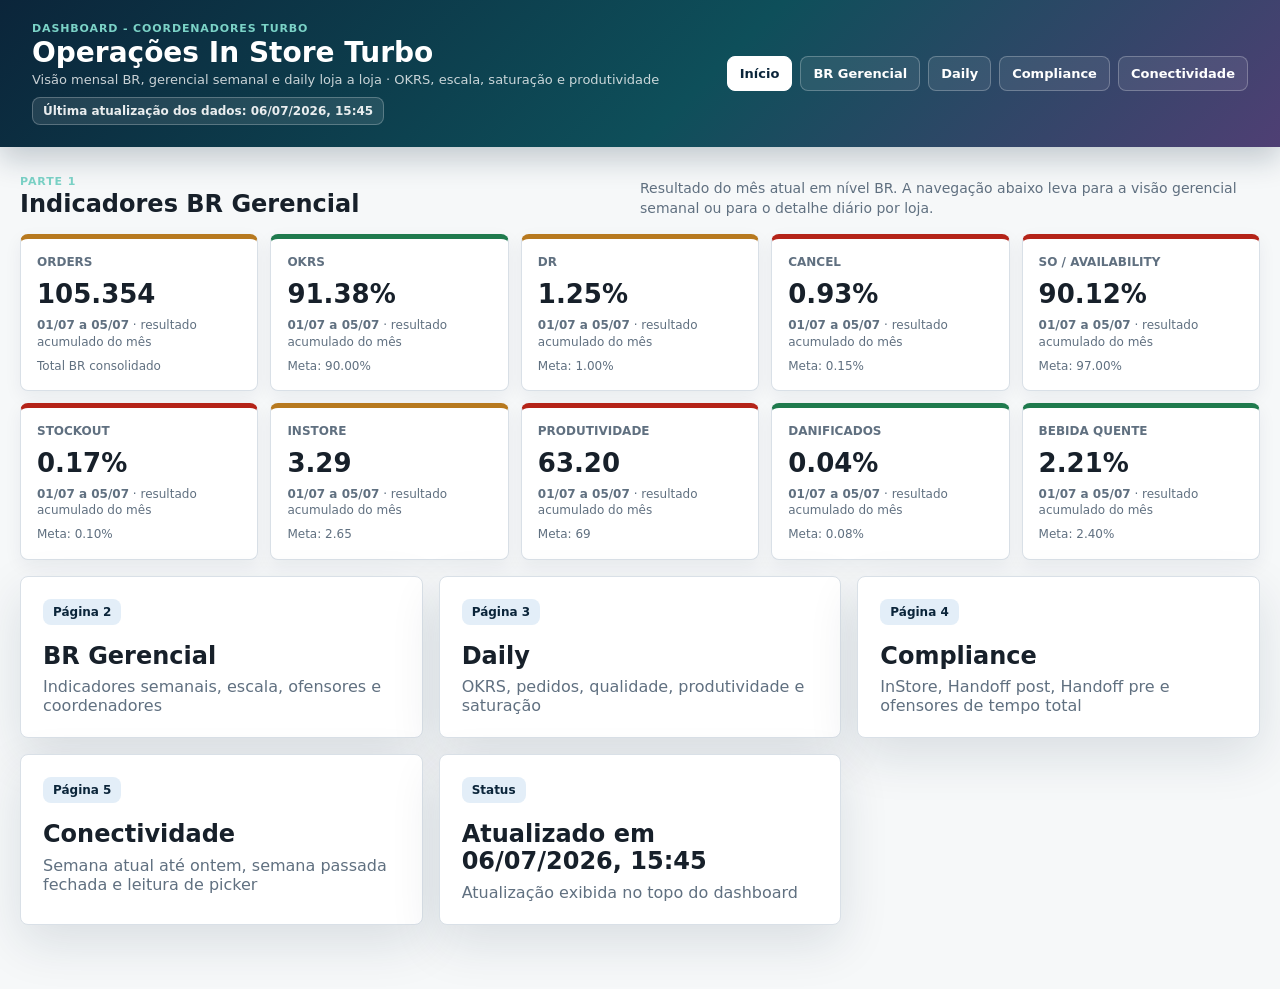
==== commit 2c88cb10: "Adiciona aba de compliance de servico" ====
--- a/dashboard/index.html
+++ b/dashboard/index.html
@@ -18,6 +18,7 @@
         <a href="#home">Início</a>
         <a href="#br">BR Gerencial</a>
         <a href="#daily">Daily</a>
+        <a href="#service">Compliance</a>
         <a href="#connectivity">Conectividade</a>
       </nav>
     </header>
@@ -43,8 +44,13 @@
             <strong>Daily</strong>
             <em>OKRS, pedidos, qualidade, produtividade e saturação</em>
           </a>
+          <a class="home-card" href="#service">
+            <span>Página 4</span>
+            <strong>Compliance</strong>
+            <em>InStore, Handoff post, Handoff pre e ofensores de tempo total</em>
+          </a>
           <a class="home-card" href="#connectivity">
-            <span>Página 4</span>
+            <span>Página 5</span>
             <strong>Conectividade</strong>
             <em>Semana atual até ontem, semana passada fechada e leitura de picker</em>
           </a>
@@ -216,6 +222,68 @@
           </div>
           <div class="table-wrap">
             <table id="daily-table" class="compact-table"></table>
+          </div>
+        </article>
+      </section>
+
+      <section id="service" class="section">
+        <div class="section-title">
+          <div>
+            <p class="eyebrow">Compliance</p>
+            <h2>InStore e Handoff</h2>
+          </div>
+          <p class="section-note">Semana passada fechada com metas fixas: InStore ≤ 2,6, Handoff post ≤ 0,9 e Handoff pre ≤ 1,5. A visão destaca lojas com tempo total acima de 12 e a etapa mais ofensora.</p>
+        </div>
+
+        <article class="panel">
+          <div class="panel-head">
+            <h3>Resumo BR da semana</h3>
+            <span class="pill" id="service-period-pill">Semana passada</span>
+          </div>
+          <div class="kpi-grid dense" id="service-kpis"></div>
+        </article>
+
+        <article class="panel">
+          <div class="panel-head">
+            <h3>Compliance BR por dia</h3>
+            <span class="pill">Dia da semana</span>
+          </div>
+          <div class="table-wrap sticky-head-wrap">
+            <table id="service-day-table" class="compact-table"></table>
+          </div>
+        </article>
+
+        <article class="panel">
+          <div class="panel-head">
+            <h3>Lojas com tempo total acima de 12</h3>
+            <span class="pill danger">Ofensores</span>
+          </div>
+          <div class="table-wrap sticky-head-wrap">
+            <table id="service-offenders-table" class="compact-table"></table>
+          </div>
+        </article>
+
+        <article class="panel">
+          <div class="panel-head">
+            <h3>Visão geral por loja</h3>
+            <span class="pill">Semana fechada</span>
+          </div>
+          <div class="table-wrap sticky-head-wrap">
+            <table id="service-store-table" class="compact-table"></table>
+          </div>
+        </article>
+
+        <article class="panel">
+          <div class="panel-head">
+            <h3>Loja por dia da semana</h3>
+            <span class="pill">Todas as lojas</span>
+          </div>
+          <div class="daily-controls">
+            <label for="service-store-filter">Loja</label>
+            <select id="service-store-filter"></select>
+          </div>
+          <div class="table-wrap sticky-head-wrap">
+            <table id="service-store-day-table" class="compact-table"></table>
           </div>
         </article>
       </section>
@@ -376,6 +444,7 @@
     <script src="./hc_gap_data.js?v=20260706"></script>
     <script src="./daily_data.js?v=20260706"></script>
     <script src="./weekly_instore_data.js?v=20260706"></script>
+    <script src="./service_compliance_data.js?v=20260706"></script>
     <script src="./app.js?v=20260706"></script>
   </body>
 </html>
--- a/dashboard/styles.css
+++ b/dashboard/styles.css
@@ -116,15 +116,24 @@
 body[data-page="home"] main > .section:not(#home),
 body[data-page="gerencial"] #home,
 body[data-page="gerencial"] #daily,
+body[data-page="gerencial"] #service,
 body[data-page="gerencial"] #connectivity,
 body[data-page="daily"] #home,
 body[data-page="daily"] #br,
+body[data-page="daily"] #service,
 body[data-page="daily"] #escala,
 body[data-page="daily"] #coords,
 body[data-page="daily"] #connectivity,
+body[data-page="service"] #home,
+body[data-page="service"] #br,
+body[data-page="service"] #daily,
+body[data-page="service"] #escala,
+body[data-page="service"] #coords,
+body[data-page="service"] #connectivity,
 body[data-page="connectivity"] #home,
 body[data-page="connectivity"] #br,
 body[data-page="connectivity"] #daily,
+body[data-page="connectivity"] #service,
 body[data-page="connectivity"] #escala,
 body[data-page="connectivity"] #coords {
   display: none;
